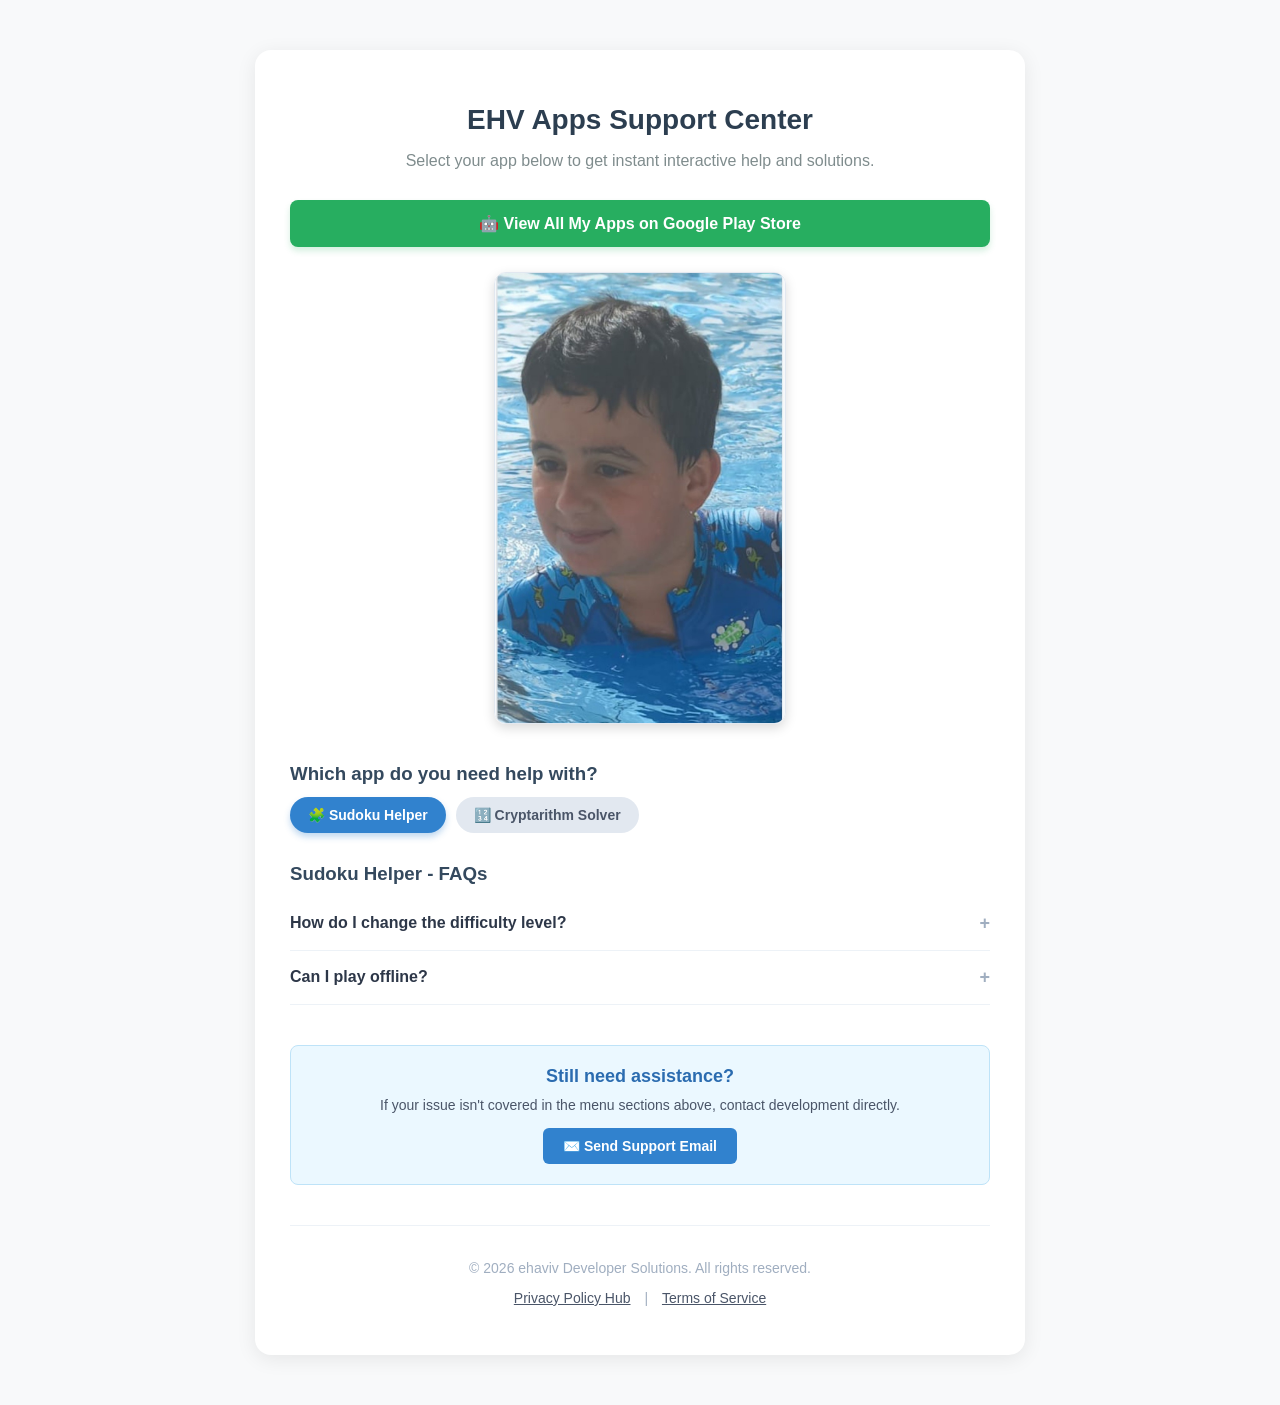
==== index.html @ e97eabd8 "Modify button margin and update Play Store link Updated the button margin and changed the link to th" ====
<!DOCTYPE html>
<html lang="en">
<head>
    <meta charset="UTF-8">
    <meta name="viewport" content="width=device-width, initial-scale=1.0">
    <title>EHV Apps - Support & Help Center</title>
    <style>
        body { font-family: 'Segoe UI', Tahoma, Geneva, Verdana, sans-serif; background-color: #f8f9fa; color: #333; margin: 0; padding: 20px; }
        .container { max-width: 700px; background: white; margin: 30px auto; padding: 35px; border-radius: 16px; box-shadow: 0 4px 20px rgba(0,0,0,0.08); }
        h1 { color: #2c3e50; text-align: center; margin-bottom: 5px; font-size: 28px; }
        p.subtitle { text-align: center; color: #7f8c8d; margin-bottom: 30px; font-size: 16px; }
        .btn-playstore { display: block; background: #27ae60; color: white; text-align: center; padding: 14px; border-radius: 8px; text-decoration: none; font-weight: bold; margin-bottom: 25px; font-size: 16px; box-shadow: 0 4px 6px rgba(39, 174, 96, 0.2); transition: background 0.2s; }
        .btn-playstore:hover { background: #219653; }
        
        /* IMAGE LAYOUT STYLES */
        .app-screenshot-container { text-align: center; margin-bottom: 35px; }
        .app-screenshot { max-width: 100%; height: auto; max-height: 450px; border-radius: 12px; box-shadow: 0 4px 12px rgba(0,0,0,0.15); border: 1px solid #e2e8f0; }
        
        h3 { color: #34495e; margin-bottom: 12px; }
        .app-tabs { display: flex; gap: 10px; margin-bottom: 30px; flex-wrap: wrap; }
        .tab-btn { background: #e2e8f0; border: none; padding: 10px 18px; border-radius: 20px; cursor: pointer; font-weight: 600; color: #4a5568; transition: all 0.2s; font-size: 14px; }
        .tab-btn:hover { background: #cbd5e1; }
        .tab-btn.active { background: #3182ce; color: white; box-shadow: 0 4px 6px rgba(49, 130, 206, 0.3); }
        .faq-section { display: none; }
        .faq-section.active { display: block; }
        .faq-item { border-bottom: 1px solid #edf2f7; padding: 16px 0; }
        .faq-question { font-weight: 600; color: #2d3748; cursor: pointer; display: flex; justify-content: space-between; align-items: center; font-size: 16px; }
        .faq-question:hover { color: #3182ce; }
        .faq-answer { display: none; margin-top: 10px; color: #4a5568; line-height: 1.6; font-size: 15px; }
        .arrow { font-size: 18px; color: #a0aec0; transition: transform 0.2s; }
        .contact-box { background: #ebf8ff; border: 1px solid #bee3f8; border-radius: 8px; padding: 20px; margin-top: 40px; text-align: center; }
        .contact-box h4 { margin: 0 0 10px 0; color: #2b6cb0; font-size: 18px; }
        .contact-box p { margin: 0 0 15px 0; color: #4a5568; font-size: 14px; }
        .btn-email { display: inline-block; background: #3182ce; color: white; padding: 10px 20px; border-radius: 6px; text-decoration: none; font-weight: 600; font-size: 14px; }
        .btn-email:hover { background: #2b6cb0; }
        .footer { text-align: center; margin-top: 40px; font-size: 14px; color: #a0aec0; border-top: 1px solid #edf2f7; padding-top: 20px; }
        .footer a { color: #4a5568; text-decoration: underline; margin: 0 10px; }
    </style>
</head>
<body>

<div class="container">
    <h1>EHV Apps Support Center</h1>
    <p class="subtitle">Select your app below to get instant interactive help and solutions.</p>
    
    <a href="https://google.com" target="_blank" class="btn-playstore">🤖 View All My Apps on Google Play Store</a>

    <!-- THIS DISPLAY LINE TELLS THE CODE TO LOAD NOAM.JPG -->
    <div class="app-screenshot-container">
        <img src="noam.jpg" alt="Elbaz Haviv Google Play Store Apps" class="app-screenshot">
    </div>

    <h3>Which app do you need help with?</h3>
    <div class="app-tabs">
        <button class="tab-btn active" onclick="switchApp('sudoku', this)">🧩 Sudoku Helper</button>
        <button class="tab-btn" onclick="switchApp('cryptarithm', this)">🔢 Cryptarithm Solver</button>
    </div>

    <!-- SUDOKU FAQ SECTION -->
    <div id="sudoku" class="faq-section active">
        <h3>Sudoku Helper - FAQs</h3>
        <div class="faq-item">
            <div class="faq-question" onclick="toggleFaq(this)">How do I change the difficulty level? <span class="arrow">+</span></div>
            <div class="faq-answer">On the main screen, tap "New Game". Select Easy, Medium, Hard, or Expert level to generate a new puzzle grid.</div>
        </div>
        <div class="faq-item">
            <div class="faq-question" onclick="toggleFaq(this)">Can I play offline? <span class="arrow">+</span></div>
            <div class="faq-answer">Yes, all core game packages can be played completely offline without any internet connection.</div>
        </div>
    </div>

    <!-- CRYPTARITHM FAQ SECTION -->
    <div id="cryptarithm" class="faq-section">
        <h3>Cryptarithm Solver - FAQs</h3>
        <div class="faq-item">
            <div class="faq-question" onclick="toggleFaq(this)">How do I synchronize my progress? <span class="arrow">+</span></div>
            <div class="faq-answer">Go to the Profile section inside the app menu and toggle the "Google Play Games Cloud Save" option to link your live data progress automatically.</div>
        </div>
    </div>

    <div class="contact-box">
        <h4>Still need assistance?</h4>
        <p>If your issue isn't covered in the menu sections above, contact development directly.</p>
        <a href="mailto:your-email@example.com" class="btn-email">✉️ Send Support Email</a>
    </div>

    <div class="footer">
        <p>&copy; 2026 ehaviv Developer Solutions. All rights reserved.</p>
        <p>
            <a href="privacy.html">Privacy Policy Hub</a> | 
            <a href="terms.html">Terms of Service</a>
        </p>
    </div>
</div>

<script>
    function switchApp(appId, button) {
        document.querySelectorAll('.faq-section').forEach(section => {
            section.classList.remove('active');
        });
        document.querySelectorAll('.tab-btn').forEach(btn => {
            btn.classList.remove('active');
        });
        document.getElementById(appId).classList.add('active');
        button.classList.add('active');
    }

    function toggleFaq(element) {
        const answer = element.nextElementSibling;
        const arrow = element.querySelector('.arrow');
        if (answer.style.display === "block") {
            answer.style.display = "none";
            arrow.textContent = "+";
        } else {
            answer.style.display = "block";
            arrow.textContent = "−";
        }
    }
</script>

</body>
</html>
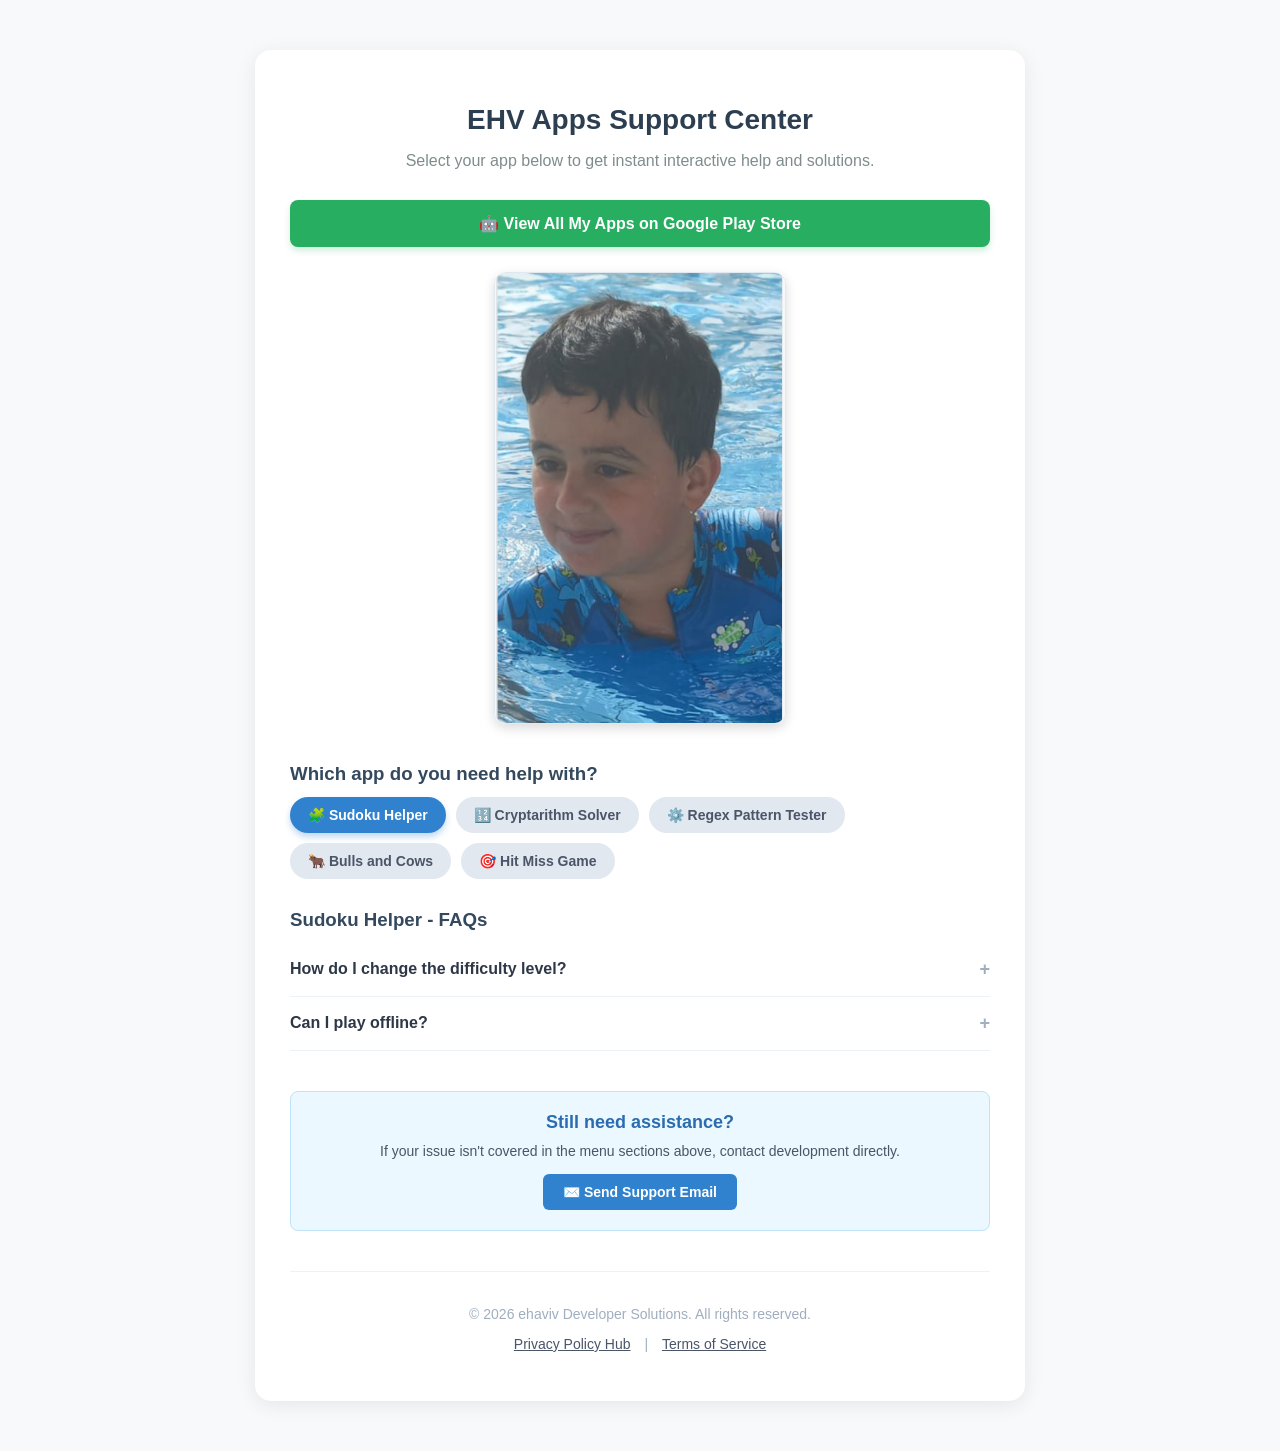
==== commit dad9c4ea: "Update index.html" ====
--- a/index.html
+++ b/index.html
@@ -43,9 +43,10 @@
     <h1>EHV Apps Support Center</h1>
     <p class="subtitle">Select your app below to get instant interactive help and solutions.</p>
     
+    <!-- ACCURATE DEVELOPER LINK -->
     <a href="https://google.com" target="_blank" class="btn-playstore">🤖 View All My Apps on Google Play Store</a>
 
-    <!-- THIS DISPLAY LINE TELLS THE CODE TO LOAD NOAM.JPG -->
+    <!-- SCREENSHOT IMAGE -->
     <div class="app-screenshot-container">
         <img src="noam.jpg" alt="Elbaz Haviv Google Play Store Apps" class="app-screenshot">
     </div>
@@ -54,9 +55,12 @@
     <div class="app-tabs">
         <button class="tab-btn active" onclick="switchApp('sudoku', this)">🧩 Sudoku Helper</button>
         <button class="tab-btn" onclick="switchApp('cryptarithm', this)">🔢 Cryptarithm Solver</button>
+        <button class="tab-btn" onclick="switchApp('regex', this)">⚙️ Regex Pattern Tester</button>
+        <button class="tab-btn" onclick="switchApp('bulls', this)">🐂 Bulls and Cows</button>
+        <button class="tab-btn" onclick="switchApp('hitmiss', this)">🎯 Hit Miss Game</button>
     </div>
 
-    <!-- SUDOKU FAQ SECTION -->
+    <!-- 1. SUDOKU FAQ SECTION -->
     <div id="sudoku" class="faq-section active">
         <h3>Sudoku Helper - FAQs</h3>
         <div class="faq-item">
@@ -69,12 +73,39 @@
         </div>
     </div>
 
-    <!-- CRYPTARITHM FAQ SECTION -->
+    <!-- 2. CRYPTARITHM FAQ SECTION -->
     <div id="cryptarithm" class="faq-section">
         <h3>Cryptarithm Solver - FAQs</h3>
         <div class="faq-item">
             <div class="faq-question" onclick="toggleFaq(this)">How do I synchronize my progress? <span class="arrow">+</span></div>
             <div class="faq-answer">Go to the Profile section inside the app menu and toggle the "Google Play Games Cloud Save" option to link your live data progress automatically.</div>
+        </div>
+    </div>
+
+    <!-- 3. REGEX FAQ SECTION -->
+    <div id="regex" class="faq-section">
+        <h3>Regex Pattern Tester - FAQs</h3>
+        <div class="faq-item">
+            <div class="faq-question" onclick="toggleFaq(this)">Does this app support flavor-specific regex? <span class="arrow">+</span></div>
+            <div class="faq-answer">Yes, you can toggle between Standard JavaScript, Python, and PCRE flavors inside the editor settings menu.</div>
+        </div>
+    </div>
+
+    <!-- 4. BULLS AND COWS FAQ SECTION -->
+    <div id="bulls" class="faq-section">
+        <h3>Bulls and Cows - FAQs</h3>
+        <div class="faq-item">
+            <div class="faq-question" onclick="toggleFaq(this)">What is the difference between a Bull and a Cow? <span class="arrow">+</span></div>
+            <div class="faq-answer">A "Bull" means a digit is correct and in the right position. A "Cow" means a digit is correct but in the wrong position.</div>
+        </div>
+    </div>
+
+    <!-- 5. HIT MISS FAQ SECTION -->
+    <div id="hitmiss" class="faq-section">
+        <h3>Hit Miss Game - FAQs</h3>
+        <div class="faq-item">
+            <div class="faq-question" onclick="toggleFaq(this)">How do I reset my high score statistics? <span class="arrow">+</span></div>
+            <div class="faq-answer">Navigate to Settings from the main dashboard, scroll down, and tap on "Clear Local History Data".</div>
         </div>
     </div>
 
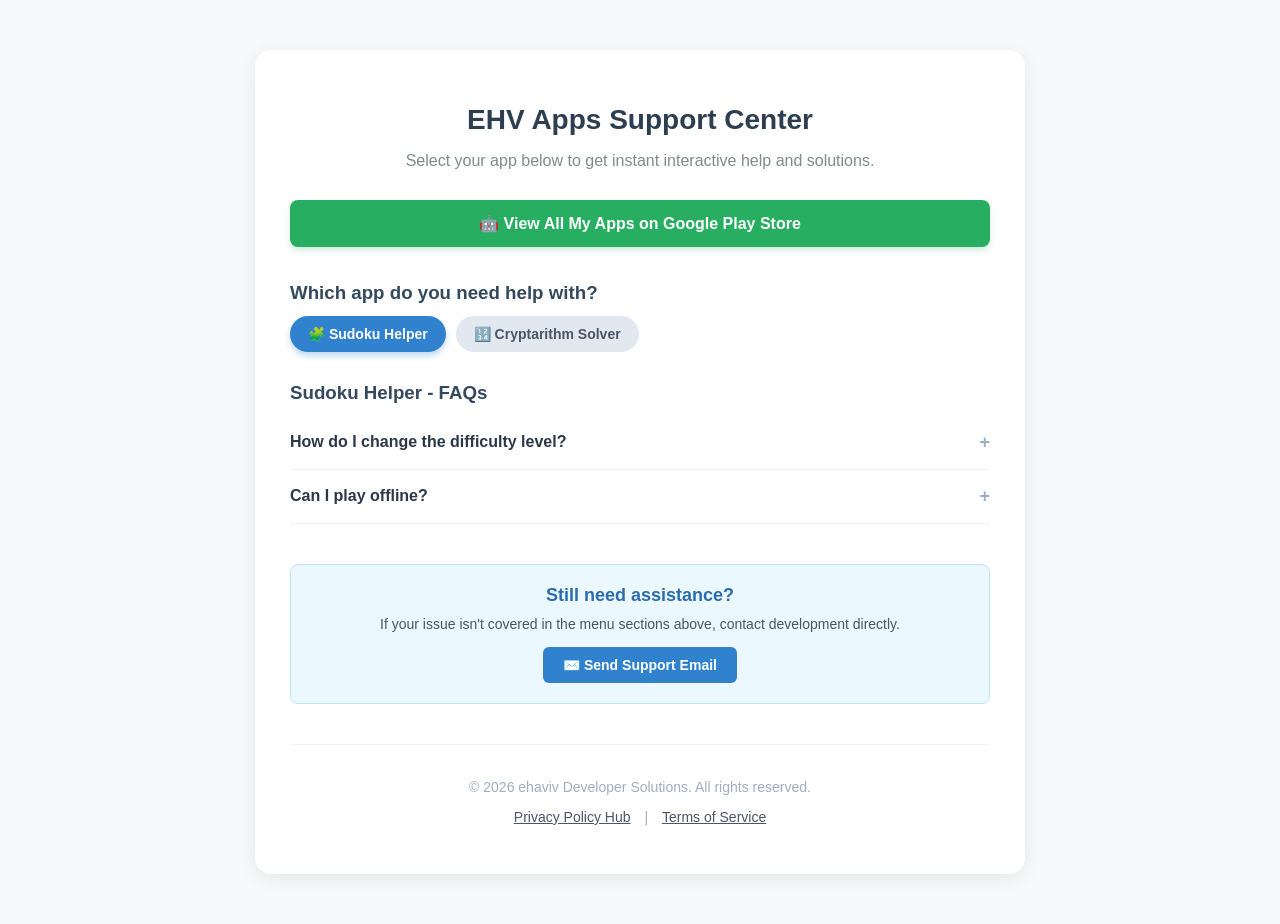
==== commit 2decc603: "Update button styles and remove unused sections" ====
--- a/index.html
+++ b/index.html
@@ -9,13 +9,8 @@
         .container { max-width: 700px; background: white; margin: 30px auto; padding: 35px; border-radius: 16px; box-shadow: 0 4px 20px rgba(0,0,0,0.08); }
         h1 { color: #2c3e50; text-align: center; margin-bottom: 5px; font-size: 28px; }
         p.subtitle { text-align: center; color: #7f8c8d; margin-bottom: 30px; font-size: 16px; }
-        .btn-playstore { display: block; background: #27ae60; color: white; text-align: center; padding: 14px; border-radius: 8px; text-decoration: none; font-weight: bold; margin-bottom: 25px; font-size: 16px; box-shadow: 0 4px 6px rgba(39, 174, 96, 0.2); transition: background 0.2s; }
+        .btn-playstore { display: block; background: #27ae60; color: white; text-align: center; padding: 14px; border-radius: 8px; text-decoration: none; font-weight: bold; margin-bottom: 35px; font-size: 16px; box-shadow: 0 4px 6px rgba(39, 174, 96, 0.2); transition: background 0.2s; }
         .btn-playstore:hover { background: #219653; }
-        
-        /* IMAGE LAYOUT STYLES */
-        .app-screenshot-container { text-align: center; margin-bottom: 35px; }
-        .app-screenshot { max-width: 100%; height: auto; max-height: 450px; border-radius: 12px; box-shadow: 0 4px 12px rgba(0,0,0,0.15); border: 1px solid #e2e8f0; }
-        
         h3 { color: #34495e; margin-bottom: 12px; }
         .app-tabs { display: flex; gap: 10px; margin-bottom: 30px; flex-wrap: wrap; }
         .tab-btn { background: #e2e8f0; border: none; padding: 10px 18px; border-radius: 20px; cursor: pointer; font-weight: 600; color: #4a5568; transition: all 0.2s; font-size: 14px; }
@@ -43,24 +38,16 @@
     <h1>EHV Apps Support Center</h1>
     <p class="subtitle">Select your app below to get instant interactive help and solutions.</p>
     
-    <!-- ACCURATE DEVELOPER LINK -->
-    <a href="https://google.com" target="_blank" class="btn-playstore">🤖 View All My Apps on Google Play Store</a>
-
-    <!-- SCREENSHOT IMAGE -->
-    <div class="app-screenshot-container">
-        <img src="noam.jpg" alt="Elbaz Haviv Google Play Store Apps" class="app-screenshot">
-    </div>
+    <!-- ACCURATE DEVELOPER LINK BELOW -->
+    <a href="https://play.google.com/store/apps/developer?id=Elbaz+Haviv" target="_blank" class="btn-playstore">🤖 View All My Apps on Google Play Store</a>
 
     <h3>Which app do you need help with?</h3>
     <div class="app-tabs">
         <button class="tab-btn active" onclick="switchApp('sudoku', this)">🧩 Sudoku Helper</button>
         <button class="tab-btn" onclick="switchApp('cryptarithm', this)">🔢 Cryptarithm Solver</button>
-        <button class="tab-btn" onclick="switchApp('regex', this)">⚙️ Regex Pattern Tester</button>
-        <button class="tab-btn" onclick="switchApp('bulls', this)">🐂 Bulls and Cows</button>
-        <button class="tab-btn" onclick="switchApp('hitmiss', this)">🎯 Hit Miss Game</button>
     </div>
 
-    <!-- 1. SUDOKU FAQ SECTION -->
+    <!-- SUDOKU FAQ SECTION -->
     <div id="sudoku" class="faq-section active">
         <h3>Sudoku Helper - FAQs</h3>
         <div class="faq-item">
@@ -73,39 +60,12 @@
         </div>
     </div>
 
-    <!-- 2. CRYPTARITHM FAQ SECTION -->
+    <!-- CRYPTARITHM FAQ SECTION -->
     <div id="cryptarithm" class="faq-section">
         <h3>Cryptarithm Solver - FAQs</h3>
         <div class="faq-item">
             <div class="faq-question" onclick="toggleFaq(this)">How do I synchronize my progress? <span class="arrow">+</span></div>
             <div class="faq-answer">Go to the Profile section inside the app menu and toggle the "Google Play Games Cloud Save" option to link your live data progress automatically.</div>
-        </div>
-    </div>
-
-    <!-- 3. REGEX FAQ SECTION -->
-    <div id="regex" class="faq-section">
-        <h3>Regex Pattern Tester - FAQs</h3>
-        <div class="faq-item">
-            <div class="faq-question" onclick="toggleFaq(this)">Does this app support flavor-specific regex? <span class="arrow">+</span></div>
-            <div class="faq-answer">Yes, you can toggle between Standard JavaScript, Python, and PCRE flavors inside the editor settings menu.</div>
-        </div>
-    </div>
-
-    <!-- 4. BULLS AND COWS FAQ SECTION -->
-    <div id="bulls" class="faq-section">
-        <h3>Bulls and Cows - FAQs</h3>
-        <div class="faq-item">
-            <div class="faq-question" onclick="toggleFaq(this)">What is the difference between a Bull and a Cow? <span class="arrow">+</span></div>
-            <div class="faq-answer">A "Bull" means a digit is correct and in the right position. A "Cow" means a digit is correct but in the wrong position.</div>
-        </div>
-    </div>
-
-    <!-- 5. HIT MISS FAQ SECTION -->
-    <div id="hitmiss" class="faq-section">
-        <h3>Hit Miss Game - FAQs</h3>
-        <div class="faq-item">
-            <div class="faq-question" onclick="toggleFaq(this)">How do I reset my high score statistics? <span class="arrow">+</span></div>
-            <div class="faq-answer">Navigate to Settings from the main dashboard, scroll down, and tap on "Clear Local History Data".</div>
         </div>
     </div>
 
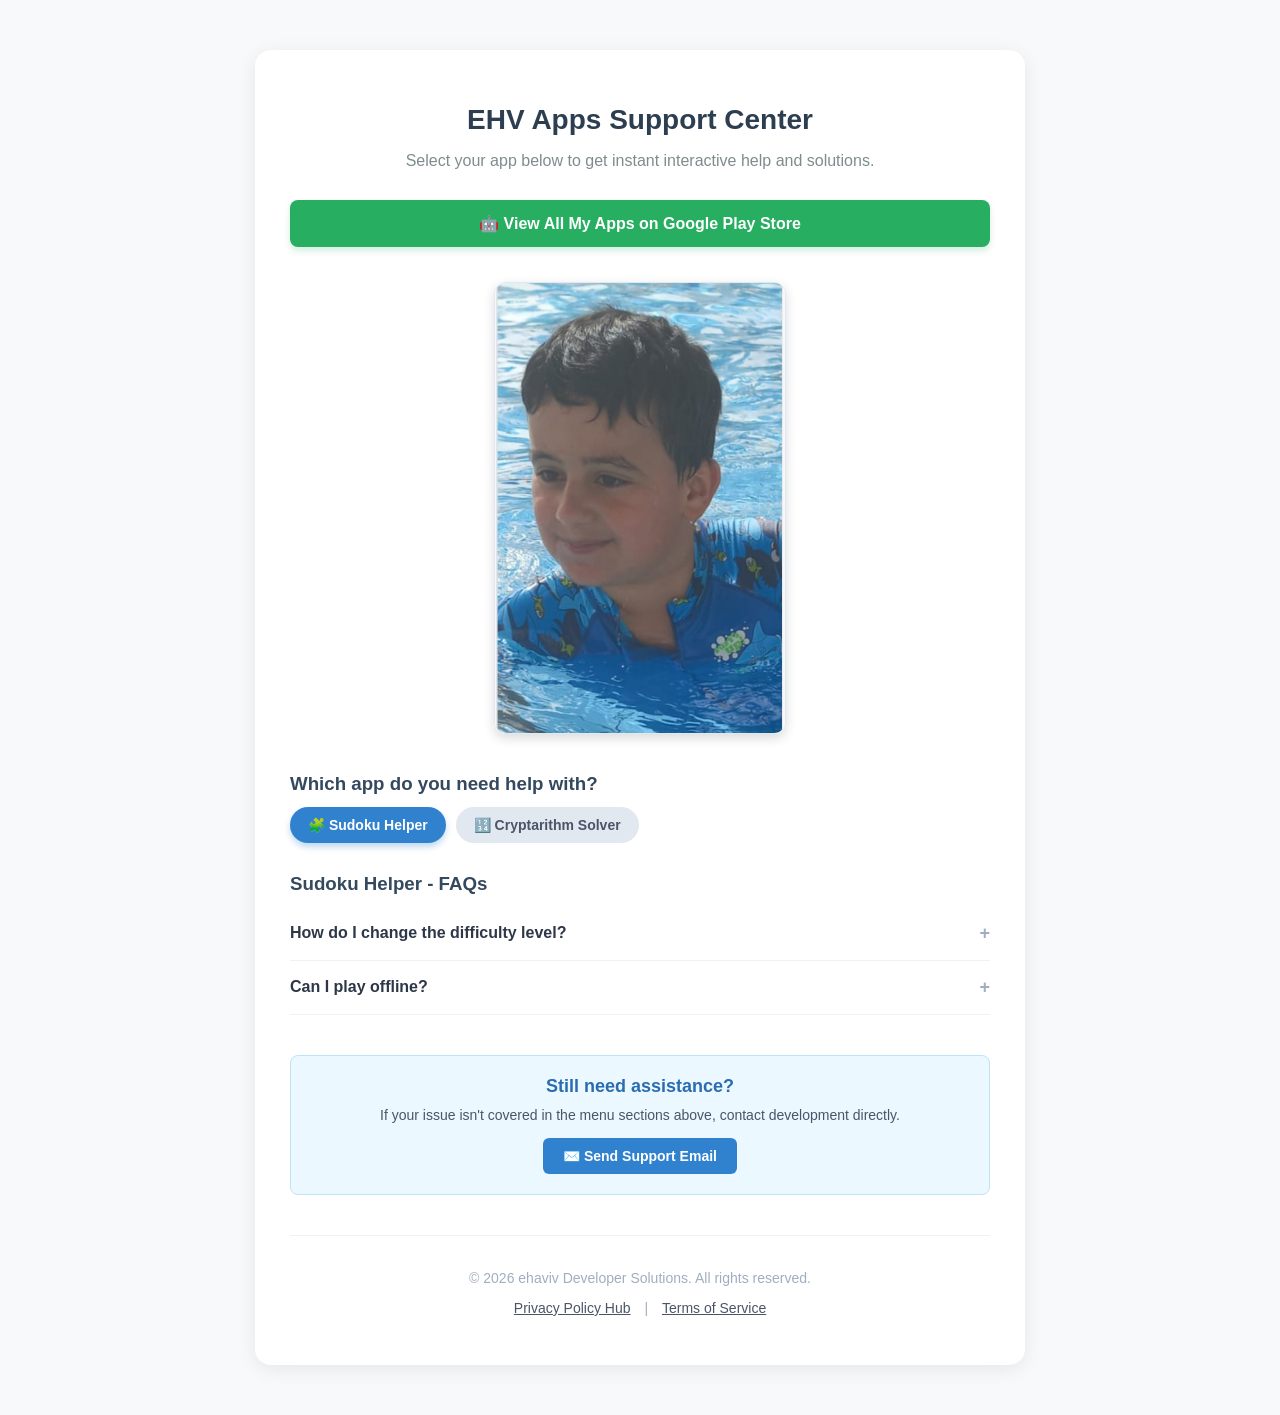
==== commit 955358a0: "Add styles and screenshot element to index.html Added styles for app screenshot container and image." ====
--- a/index.html
+++ b/index.html
@@ -11,6 +11,11 @@
         p.subtitle { text-align: center; color: #7f8c8d; margin-bottom: 30px; font-size: 16px; }
         .btn-playstore { display: block; background: #27ae60; color: white; text-align: center; padding: 14px; border-radius: 8px; text-decoration: none; font-weight: bold; margin-bottom: 35px; font-size: 16px; box-shadow: 0 4px 6px rgba(39, 174, 96, 0.2); transition: background 0.2s; }
         .btn-playstore:hover { background: #219653; }
+        
+        /* ADDED IMAGE STYLE */
+        .app-screenshot-container { text-align: center; margin: 20px 0 35px 0; }
+        .app-screenshot { max-width: 100%; height: auto; max-height: 450px; border-radius: 12px; box-shadow: 0 4px 12px rgba(0,0,0,0.15); border: 1px solid #e2e8f0; }
+        
         h3 { color: #34495e; margin-bottom: 12px; }
         .app-tabs { display: flex; gap: 10px; margin-bottom: 30px; flex-wrap: wrap; }
         .tab-btn { background: #e2e8f0; border: none; padding: 10px 18px; border-radius: 20px; cursor: pointer; font-weight: 600; color: #4a5568; transition: all 0.2s; font-size: 14px; }
@@ -40,6 +45,11 @@
     
     <!-- ACCURATE DEVELOPER LINK BELOW -->
     <a href="https://play.google.com/store/apps/developer?id=Elbaz+Haviv" target="_blank" class="btn-playstore">🤖 View All My Apps on Google Play Store</a>
+
+    <!-- ADDED SCREENSHOT ELEMENT -->
+    <div class="app-screenshot-container">
+        <img src="noam.jpg" alt="Google Play Store App List" class="app-screenshot">
+    </div>
 
     <h3>Which app do you need help with?</h3>
     <div class="app-tabs">
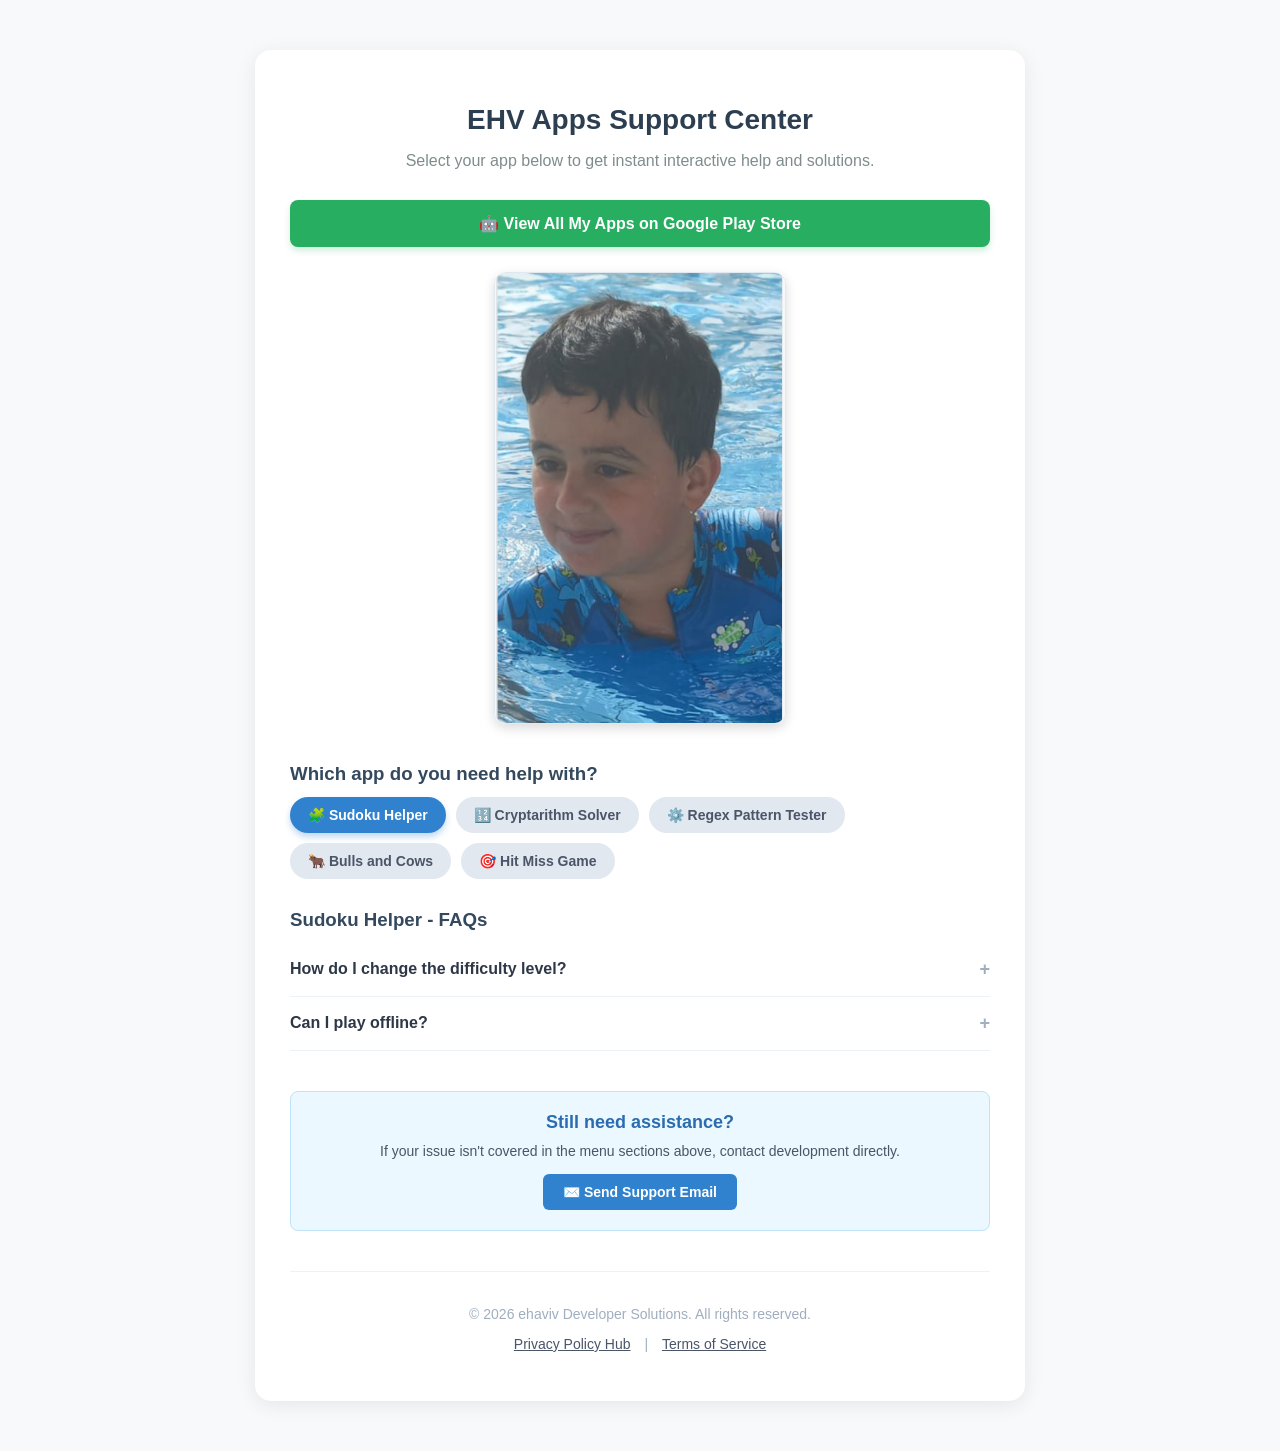
==== commit d9bfb59c: "Update button styles and add new app sections" ====
--- a/index.html
+++ b/index.html
@@ -9,10 +9,10 @@
         .container { max-width: 700px; background: white; margin: 30px auto; padding: 35px; border-radius: 16px; box-shadow: 0 4px 20px rgba(0,0,0,0.08); }
         h1 { color: #2c3e50; text-align: center; margin-bottom: 5px; font-size: 28px; }
         p.subtitle { text-align: center; color: #7f8c8d; margin-bottom: 30px; font-size: 16px; }
-        .btn-playstore { display: block; background: #27ae60; color: white; text-align: center; padding: 14px; border-radius: 8px; text-decoration: none; font-weight: bold; margin-bottom: 35px; font-size: 16px; box-shadow: 0 4px 6px rgba(39, 174, 96, 0.2); transition: background 0.2s; }
+        .btn-playstore { display: block; background: #27ae60; color: white; text-align: center; padding: 14px; border-radius: 8px; text-decoration: none; font-weight: bold; margin-bottom: 25px; font-size: 16px; box-shadow: 0 4px 6px rgba(39, 174, 96, 0.2); transition: background 0.2s; }
         .btn-playstore:hover { background: #219653; }
         
-        /* ADDED IMAGE STYLE */
+        /* SCREENSHOT LAYOUT STYLES */
         .app-screenshot-container { text-align: center; margin: 20px 0 35px 0; }
         .app-screenshot { max-width: 100%; height: auto; max-height: 450px; border-radius: 12px; box-shadow: 0 4px 12px rgba(0,0,0,0.15); border: 1px solid #e2e8f0; }
         
@@ -43,21 +43,24 @@
     <h1>EHV Apps Support Center</h1>
     <p class="subtitle">Select your app below to get instant interactive help and solutions.</p>
     
-    <!-- ACCURATE DEVELOPER LINK BELOW -->
-    <a href="https://play.google.com/store/apps/developer?id=Elbaz+Haviv" target="_blank" class="btn-playstore">🤖 View All My Apps on Google Play Store</a>
+    <!-- ACCURATE DEVELOPER LINK -->
+    <a href="https://google.com" target="_blank" class="btn-playstore">🤖 View All My Apps on Google Play Store</a>
 
-    <!-- ADDED SCREENSHOT ELEMENT -->
+    <!-- SCREENSHOT IMAGE DISPLAY -->
     <div class="app-screenshot-container">
         <img src="noam.jpg" alt="Google Play Store App List" class="app-screenshot">
     </div>
 
     <h3>Which app do you need help with?</h3>
     <div class="app-tabs">
-        <button class="tab-btn active" onclick="switchApp('sudoku', this)">🧩 Sudoku Helper</button>
-        <button class="tab-btn" onclick="switchApp('cryptarithm', this)">🔢 Cryptarithm Solver</button>
+        <button id="btn-sudoku" class="tab-btn active" onclick="switchApp('sudoku', this)">🧩 Sudoku Helper</button>
+        <button id="btn-cryptarithm" class="tab-btn" onclick="switchApp('cryptarithm', this)">🔢 Cryptarithm Solver</button>
+        <button id="btn-regex" class="tab-btn" onclick="switchApp('regex', this)">⚙️ Regex Pattern Tester</button>
+        <button id="btn-bulls" class="tab-btn" onclick="switchApp('bulls', this)">🐂 Bulls and Cows</button>
+        <button id="btn-hitmiss" class="tab-btn" onclick="switchApp('hitmiss', this)">🎯 Hit Miss Game</button>
     </div>
 
-    <!-- SUDOKU FAQ SECTION -->
+    <!-- 1. SUDOKU FAQ SECTION -->
     <div id="sudoku" class="faq-section active">
         <h3>Sudoku Helper - FAQs</h3>
         <div class="faq-item">
@@ -70,12 +73,39 @@
         </div>
     </div>
 
-    <!-- CRYPTARITHM FAQ SECTION -->
+    <!-- 2. CRYPTARITHM FAQ SECTION -->
     <div id="cryptarithm" class="faq-section">
         <h3>Cryptarithm Solver - FAQs</h3>
         <div class="faq-item">
             <div class="faq-question" onclick="toggleFaq(this)">How do I synchronize my progress? <span class="arrow">+</span></div>
             <div class="faq-answer">Go to the Profile section inside the app menu and toggle the "Google Play Games Cloud Save" option to link your live data progress automatically.</div>
+        </div>
+    </div>
+
+    <!-- 3. REGEX FAQ SECTION -->
+    <div id="regex" class="faq-section">
+        <h3>Regex Pattern Tester - FAQs</h3>
+        <div class="faq-item">
+            <div class="faq-question" onclick="toggleFaq(this)">How do I test a regular expression? <span class="arrow">+</span></div>
+            <div class="faq-answer">Type your regex pattern in the top input box, and enter your test string below it. Matching text will highlight in real-time.</div>
+        </div>
+    </div>
+
+    <!-- 4. BULLS AND COWS FAQ SECTION -->
+    <div id="bulls" class="faq-section">
+        <h3>Bulls and Cows - FAQs</h3>
+        <div class="faq-item">
+            <div class="faq-question" onclick="toggleFaq(this)">What is the difference between a Bull and a Cow? <span class="arrow">+</span></div>
+            <div class="faq-answer">A "Bull" means a digit is correct and in the right position. A "Cow" means a digit is correct but in the wrong position.</div>
+        </div>
+    </div>
+
+    <!-- 5. HIT MISS FAQ SECTION -->
+    <div id="hitmiss" class="faq-section">
+        <h3>Hit Miss Game - FAQs</h3>
+        <div class="faq-item">
+            <div class="faq-question" onclick="toggleFaq(this)">How do I play Hit Miss? <span class="arrow">+</span></div>
+            <div class="faq-answer">This game challenges your logic to guess a hidden sequence. Keep adjusting your strategy based on the hits and misses reported after each turn.</div>
         </div>
     </div>
 
@@ -117,6 +147,19 @@
             arrow.textContent = "−";
         }
     }
+
+    // AUTOMATED APP DETECTOR SCRIPT
+    window.addEventListener('DOMContentLoaded', (event) => {
+        const urlParams = new URLSearchParams(window.location.search);
+        const appParam = urlParams.get('app');
+        
+        if (appParam) {
+            const targetButton = document.getElementById('btn-' + appParam);
+            if (targetButton) {
+                switchApp(appParam, targetButton);
+            }
+        }
+    });
 </script>
 
 </body>
